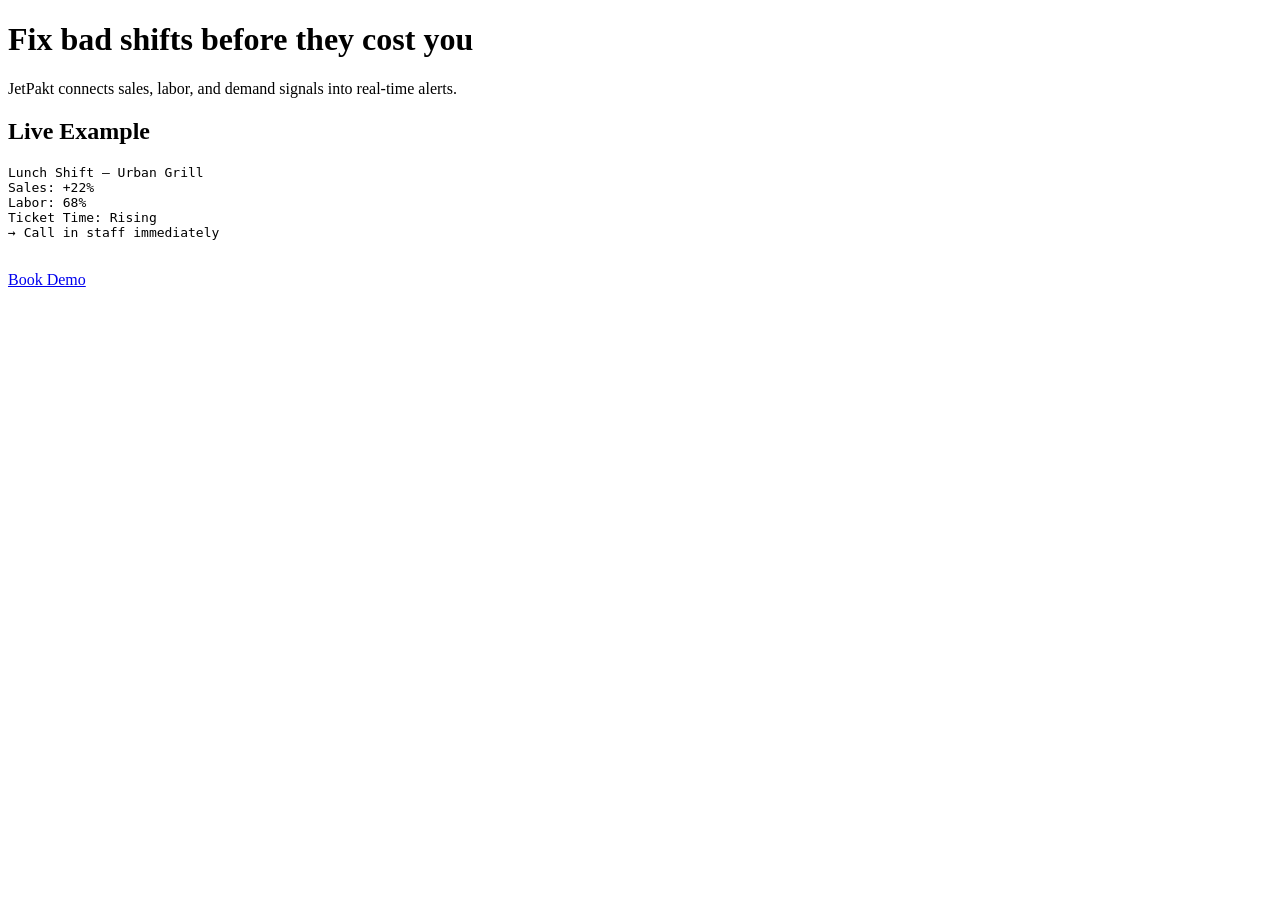
==== index.html @ 24b4494e "Rebrand to JetPakt SaaS + add landing page + product positioning Agent-Logs-Url: https://github.com/" ====
<!DOCTYPE html>
<html lang="en">
<head>
  <meta charset="UTF-8" />
  <meta name="viewport" content="width=device-width, initial-scale=1.0" />
  <title>JetPakt – Real-Time Restaurant Operations Alerts</title>
</head>
<body>
  <h1>Fix bad shifts before they cost you</h1>
  <p>
    JetPakt connects sales, labor, and demand signals into real-time alerts.
  </p>
  <h2>Live Example</h2>
  <pre>
Lunch Shift – Urban Grill
Sales: +22%
Labor: 68%
Ticket Time: Rising
→ Call in staff immediately
  </pre>
  <p>
    <a href="mailto:demo@jetpakt.com">Book Demo</a>
  </p>
</body>
</html>
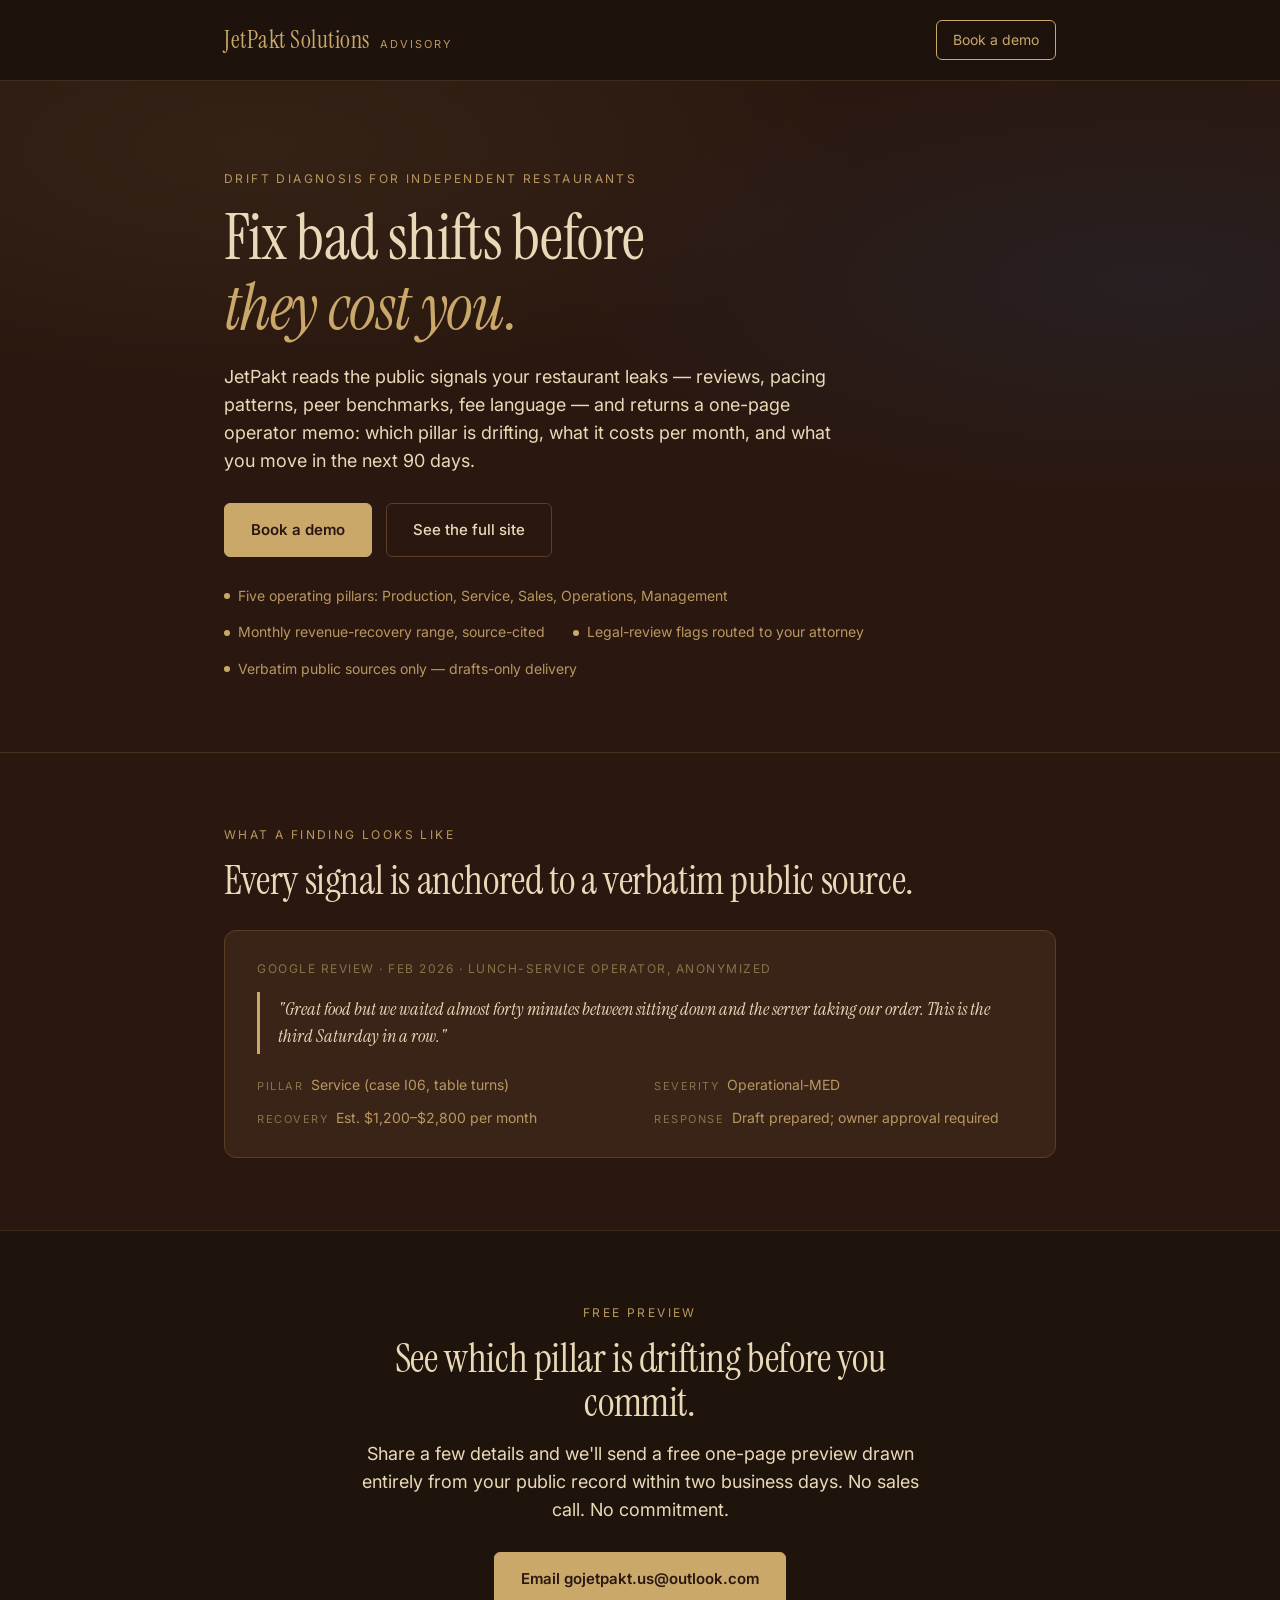
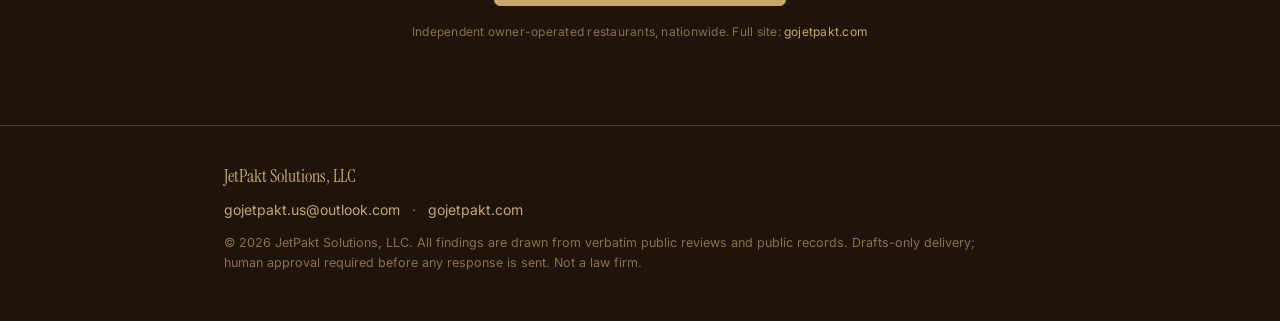
==== commit e6fe616e: "feat: polish root index.html and align CTA email to gojetpakt.us@outlook.com Agent-Logs-Url: https:/" ====
--- a/index.html
+++ b/index.html
@@ -3,23 +3,326 @@
 <head>
   <meta charset="UTF-8" />
   <meta name="viewport" content="width=device-width, initial-scale=1.0" />
-  <title>JetPakt – Real-Time Restaurant Operations Alerts</title>
+  <title>JetPakt Solutions — Drift diagnosis for independent restaurants</title>
+  <meta name="description" content="JetPakt reads the public signals your restaurant leaks, names the drifting pillar, and hands you a one-page operator memo with a monthly revenue-recovery range and a 30/60/90 day plan." />
+  <link rel="preconnect" href="https://fonts.googleapis.com" />
+  <link rel="preconnect" href="https://fonts.gstatic.com" crossorigin />
+  <link href="https://fonts.googleapis.com/css2?family=Instrument+Serif:ital@0;1&family=Inter:wght@400;500;600;700&display=swap" rel="stylesheet" />
+  <style>
+    /* ---- Design tokens (mirrors jetpakt-site brand guide 2026-04) ---- */
+    :root {
+      --bg:          #2A1810;
+      --bg-alt:      #1E140C;
+      --surface:     #3A2418;
+      --text:        #EAD9B8;
+      --text-muted:  #B99760;
+      --text-faint:  #8A7148;
+      --gold:        #C9A86A;
+      --gold-hi:     #D4B878;
+      --gold-ink:    #2A1810;
+      --border:      #5A3E28;
+      --border-soft: rgba(201,168,106,0.18);
+      --ff-display:  "Instrument Serif", Georgia, serif;
+      --ff-body:     "Inter", "Helvetica Neue", Arial, sans-serif;
+      --radius:      6px;
+      --radius-lg:   12px;
+    }
+    *, *::before, *::after { box-sizing: border-box; }
+    html { scroll-behavior: smooth; }
+    body {
+      margin: 0;
+      background: var(--bg);
+      color: var(--text);
+      font-family: var(--ff-body);
+      font-size: 16px;
+      line-height: 1.6;
+      -webkit-font-smoothing: antialiased;
+    }
+    a { color: var(--gold); text-decoration: none; transition: color 160ms ease; }
+    a:hover { color: var(--gold-hi); }
+
+    /* ---- Layout ---- */
+    .wrap { max-width: 880px; margin: 0 auto; padding: 0 24px; }
+
+    /* ---- Header ---- */
+    .site-header {
+      padding: 20px 0;
+      border-bottom: 1px solid var(--border-soft);
+      background: rgba(30,20,12,0.92);
+      backdrop-filter: blur(12px);
+      position: sticky;
+      top: 0;
+      z-index: 10;
+    }
+    .header-inner { display: flex; align-items: center; justify-content: space-between; }
+    .brand {
+      font-family: var(--ff-display);
+      font-size: 24px;
+      color: var(--gold);
+      letter-spacing: 0.5px;
+    }
+    .brand-sub {
+      font-family: var(--ff-body);
+      font-size: 11px;
+      color: var(--text-muted);
+      text-transform: uppercase;
+      letter-spacing: 2px;
+      margin-left: 10px;
+    }
+    .nav-cta {
+      border: 1px solid var(--gold);
+      color: var(--gold);
+      padding: 8px 16px;
+      border-radius: var(--radius);
+      font-size: 14px;
+      transition: background 160ms ease, color 160ms ease;
+    }
+    .nav-cta:hover { background: var(--gold); color: var(--gold-ink); }
+
+    /* ---- Hero ---- */
+    .hero {
+      padding: 88px 0 72px;
+      background:
+        radial-gradient(ellipse 80% 60% at 20% 10%, rgba(201,168,106,0.07), transparent 60%),
+        radial-gradient(ellipse 70% 50% at 90% 30%, rgba(30,58,95,0.22), transparent 65%),
+        var(--bg);
+    }
+    .eyebrow {
+      font-size: 12px;
+      text-transform: uppercase;
+      letter-spacing: 2.4px;
+      color: var(--text-muted);
+      margin: 0 0 14px;
+    }
+    .display {
+      font-family: var(--ff-display);
+      font-size: clamp(40px, 6vw, 64px);
+      font-weight: 400;
+      line-height: 1.1;
+      letter-spacing: -0.01em;
+      color: var(--text);
+      margin: 0 0 20px;
+    }
+    .display em { font-style: italic; color: var(--gold); }
+    .lede {
+      font-size: 18px;
+      color: var(--text);
+      line-height: 1.55;
+      max-width: 640px;
+      margin: 0 0 28px;
+    }
+    .cta-row { display: flex; gap: 14px; flex-wrap: wrap; margin-top: 8px; }
+    .btn {
+      display: inline-block;
+      padding: 14px 26px;
+      border-radius: var(--radius);
+      font-family: var(--ff-body);
+      font-size: 15px;
+      font-weight: 500;
+      border: 1px solid transparent;
+      transition: background 160ms ease, color 160ms ease, border-color 160ms ease, transform 160ms ease;
+    }
+    .btn:hover { transform: translateY(-1px); }
+    .btn-primary {
+      background: var(--gold);
+      color: var(--gold-ink);
+      border-color: var(--gold);
+      font-weight: 600;
+    }
+    .btn-primary:hover { background: var(--gold-hi); border-color: var(--gold-hi); color: var(--gold-ink); }
+    .btn-ghost {
+      background: transparent;
+      color: var(--text);
+      border-color: var(--border);
+    }
+    .btn-ghost:hover { border-color: var(--gold); color: var(--gold); }
+    .hero-proofs {
+      list-style: none;
+      padding: 0;
+      margin: 28px 0 0;
+      display: flex;
+      gap: 14px 28px;
+      flex-wrap: wrap;
+      font-size: 14px;
+      color: var(--text-muted);
+    }
+    .hero-proofs li { display: flex; align-items: center; gap: 8px; }
+    .dot {
+      width: 6px; height: 6px; border-radius: 50%;
+      background: var(--gold);
+      display: inline-block;
+      flex-shrink: 0;
+    }
+
+    /* ---- Example ---- */
+    .section {
+      padding: 72px 0;
+      border-top: 1px solid var(--border-soft);
+    }
+    .h2 {
+      font-family: var(--ff-display);
+      font-size: clamp(28px, 4vw, 40px);
+      font-weight: 400;
+      line-height: 1.1;
+      letter-spacing: -0.01em;
+      color: var(--text);
+      margin: 0 0 16px;
+    }
+    .example-card {
+      background: var(--surface);
+      border: 1px solid var(--border);
+      border-radius: var(--radius-lg);
+      padding: 28px 32px;
+      margin-top: 28px;
+    }
+    .example-source {
+      font-size: 12px;
+      text-transform: uppercase;
+      letter-spacing: 1.5px;
+      color: var(--text-faint);
+      margin: 0 0 14px;
+    }
+    .example-card blockquote {
+      font-family: var(--ff-display);
+      font-size: 18px;
+      font-style: italic;
+      color: var(--text);
+      border-left: 3px solid var(--gold);
+      margin: 0 0 20px;
+      padding: 4px 0 4px 18px;
+      line-height: 1.5;
+    }
+    .example-card dl { margin: 0; display: grid; grid-template-columns: repeat(2,1fr); gap: 10px 28px; }
+    .example-card dl div { display: flex; gap: 8px; align-items: baseline; }
+    .example-card dt { font-size: 11px; text-transform: uppercase; letter-spacing: 1.5px; color: var(--text-faint); white-space: nowrap; }
+    .example-card dd { font-size: 14px; color: var(--text-muted); margin: 0; }
+    @media (max-width: 540px) {
+      .example-card dl { grid-template-columns: 1fr; }
+    }
+
+    /* ---- CTA section ---- */
+    .section-cta { background: var(--bg-alt); }
+    .center { text-align: center; }
+    .narrow { max-width: 640px; margin-left: auto; margin-right: auto; }
+    .micro {
+      font-size: 12px;
+      color: var(--text-faint);
+      margin-top: 16px;
+      letter-spacing: 0.02em;
+    }
+
+    /* ---- Footer ---- */
+    .site-footer {
+      padding: 36px 0 48px;
+      background: var(--bg-alt);
+      border-top: 1px solid var(--border);
+    }
+    .footer-brand {
+      font-family: var(--ff-display);
+      font-size: 18px;
+      color: var(--gold);
+      margin: 0 0 8px;
+    }
+    .footer-contact { font-size: 14px; color: var(--text-muted); margin: 0 0 12px; }
+    .footer-contact a { color: var(--gold); }
+    .footer-contact .sep { margin: 0 8px; color: var(--text-faint); }
+    .footer-meta {
+      font-size: 12.5px;
+      color: var(--text-faint);
+      line-height: 1.6;
+      margin: 0;
+      max-width: 760px;
+    }
+
+    /* ---- Accessibility ---- */
+    @media (prefers-reduced-motion: reduce) {
+      *, *::before, *::after { transition-duration: 0ms !important; scroll-behavior: auto !important; }
+    }
+    :focus-visible { outline: 2px solid var(--gold); outline-offset: 3px; border-radius: 3px; }
+  </style>
 </head>
 <body>
-  <h1>Fix bad shifts before they cost you</h1>
-  <p>
-    JetPakt connects sales, labor, and demand signals into real-time alerts.
-  </p>
-  <h2>Live Example</h2>
-  <pre>
-Lunch Shift – Urban Grill
-Sales: +22%
-Labor: 68%
-Ticket Time: Rising
-→ Call in staff immediately
-  </pre>
-  <p>
-    <a href="mailto:demo@jetpakt.com">Book Demo</a>
-  </p>
+
+<header class="site-header">
+  <div class="wrap header-inner">
+    <a class="brand" href="/">
+      JetPakt Solutions<span class="brand-sub">Advisory</span>
+    </a>
+    <a class="nav-cta" href="mailto:gojetpakt.us@outlook.com">Book a demo</a>
+  </div>
+</header>
+
+<main>
+
+<section class="hero">
+  <div class="wrap">
+    <p class="eyebrow">Drift diagnosis for independent restaurants</p>
+    <h1 class="display">
+      Fix bad shifts before<br>
+      <em>they cost you.</em>
+    </h1>
+    <p class="lede">
+      JetPakt reads the public signals your restaurant leaks — reviews, pacing patterns, peer benchmarks, fee language — and returns a one-page operator memo: which pillar is drifting, what it costs per month, and what you move in the next 90 days.
+    </p>
+    <div class="cta-row">
+      <a class="btn btn-primary" href="mailto:gojetpakt.us@outlook.com">Book a demo</a>
+      <a class="btn btn-ghost" href="https://gojetpakt.com">See the full site</a>
+    </div>
+    <ul class="hero-proofs">
+      <li><span class="dot"></span> Five operating pillars: Production, Service, Sales, Operations, Management</li>
+      <li><span class="dot"></span> Monthly revenue-recovery range, source-cited</li>
+      <li><span class="dot"></span> Legal-review flags routed to your attorney</li>
+      <li><span class="dot"></span> Verbatim public sources only — drafts-only delivery</li>
+    </ul>
+  </div>
+</section>
+
+<section class="section">
+  <div class="wrap">
+    <p class="eyebrow">What a finding looks like</p>
+    <h2 class="h2">Every signal is anchored to a verbatim public source.</h2>
+    <article class="example-card">
+      <p class="example-source">Google review · Feb 2026 · Lunch-service operator, anonymized</p>
+      <blockquote>
+        "Great food but we waited almost forty minutes between sitting down and the server taking our order. This is the third Saturday in a row."
+      </blockquote>
+      <dl>
+        <div><dt>Pillar</dt><dd>Service (case I06, table turns)</dd></div>
+        <div><dt>Severity</dt><dd>Operational-MED</dd></div>
+        <div><dt>Recovery</dt><dd>Est. $1,200–$2,800 per month</dd></div>
+        <div><dt>Response</dt><dd>Draft prepared; owner approval required</dd></div>
+      </dl>
+    </article>
+  </div>
+</section>
+
+<section class="section section-cta">
+  <div class="wrap narrow center">
+    <p class="eyebrow">Free preview</p>
+    <h2 class="h2">See which pillar is drifting before you commit.</h2>
+    <p class="lede narrow">
+      Share a few details and we'll send a free one-page preview drawn entirely from your public record within two business days. No sales call. No commitment.
+    </p>
+    <div class="cta-row" style="justify-content:center;">
+      <a class="btn btn-primary" href="mailto:gojetpakt.us@outlook.com">Email gojetpakt.us@outlook.com</a>
+    </div>
+    <p class="micro">Independent owner-operated restaurants, nationwide. Full site: <a href="https://gojetpakt.com">gojetpakt.com</a></p>
+  </div>
+</section>
+
+</main>
+
+<footer class="site-footer">
+  <div class="wrap">
+    <p class="footer-brand">JetPakt Solutions, LLC</p>
+    <p class="footer-contact">
+      <a href="mailto:gojetpakt.us@outlook.com">gojetpakt.us@outlook.com</a>
+      <span class="sep">&middot;</span>
+      <a href="https://gojetpakt.com" rel="noopener">gojetpakt.com</a>
+    </p>
+    <p class="footer-meta">&copy; 2026 JetPakt Solutions, LLC. All findings are drawn from verbatim public reviews and public records. Drafts-only delivery; human approval required before any response is sent. Not a law firm.</p>
+  </div>
+</footer>
+
 </body>
 </html>
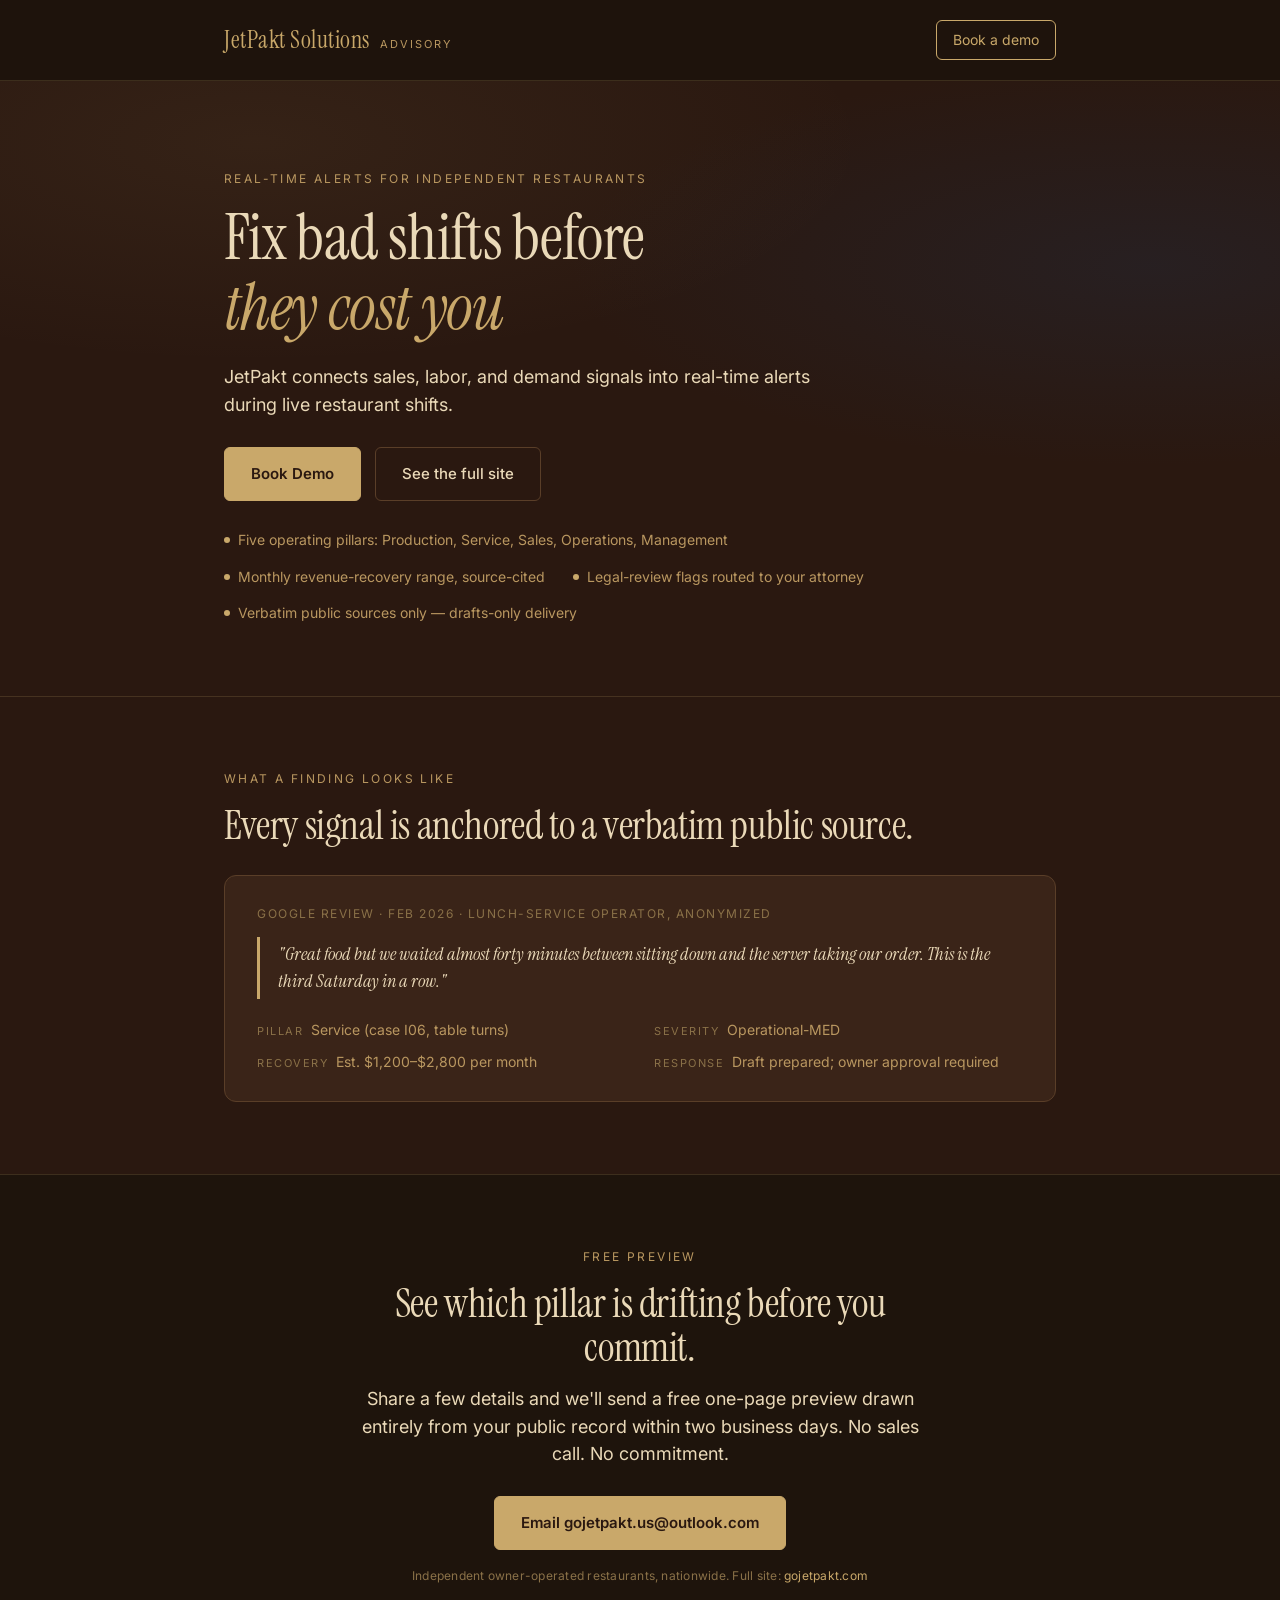
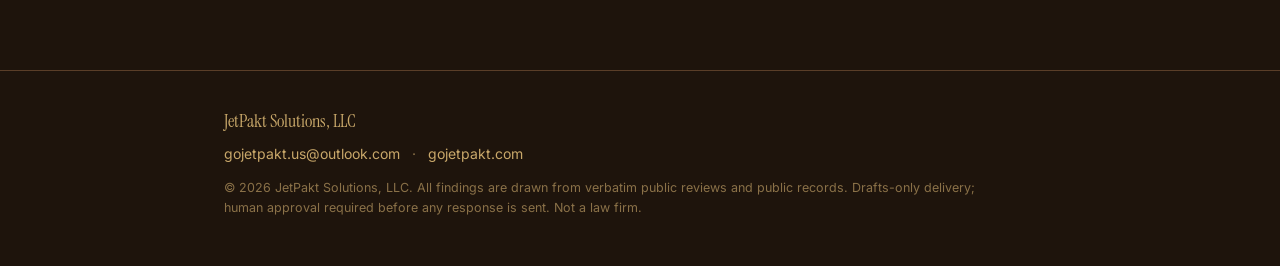
==== commit 4a8ad2a6: "Update hero messaging and add Slack alert script Agent-Logs-Url: https://github.com/doctorfixes/JetP" ====
--- a/index.html
+++ b/index.html
@@ -256,16 +256,16 @@
 
 <section class="hero">
   <div class="wrap">
-    <p class="eyebrow">Drift diagnosis for independent restaurants</p>
+    <p class="eyebrow">Real-time alerts for independent restaurants</p>
     <h1 class="display">
       Fix bad shifts before<br>
-      <em>they cost you.</em>
+      <em>they cost you</em>
     </h1>
     <p class="lede">
-      JetPakt reads the public signals your restaurant leaks — reviews, pacing patterns, peer benchmarks, fee language — and returns a one-page operator memo: which pillar is drifting, what it costs per month, and what you move in the next 90 days.
+      JetPakt connects sales, labor, and demand signals into real-time alerts during live restaurant shifts.
     </p>
     <div class="cta-row">
-      <a class="btn btn-primary" href="mailto:gojetpakt.us@outlook.com">Book a demo</a>
+      <a class="btn btn-primary" href="mailto:gojetpakt.us@outlook.com">Book Demo</a>
       <a class="btn btn-ghost" href="https://gojetpakt.com">See the full site</a>
     </div>
     <ul class="hero-proofs">
